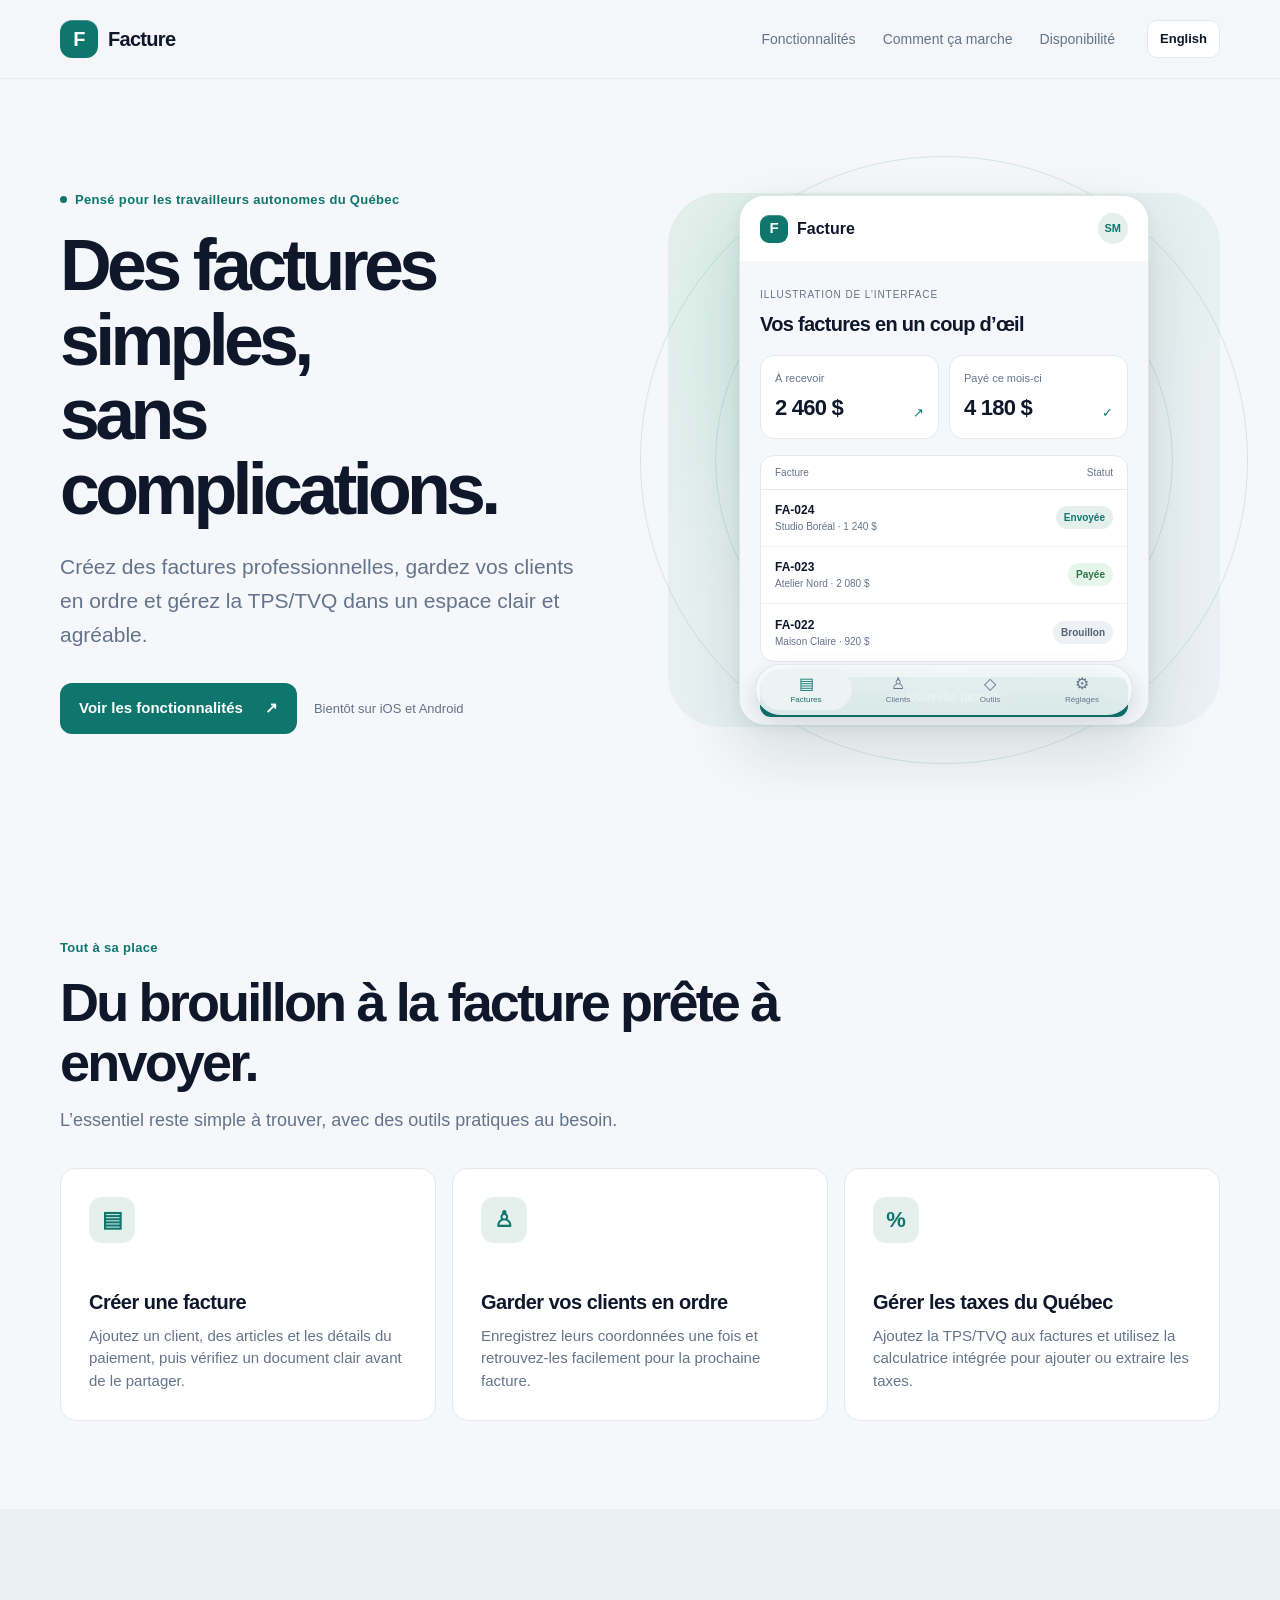
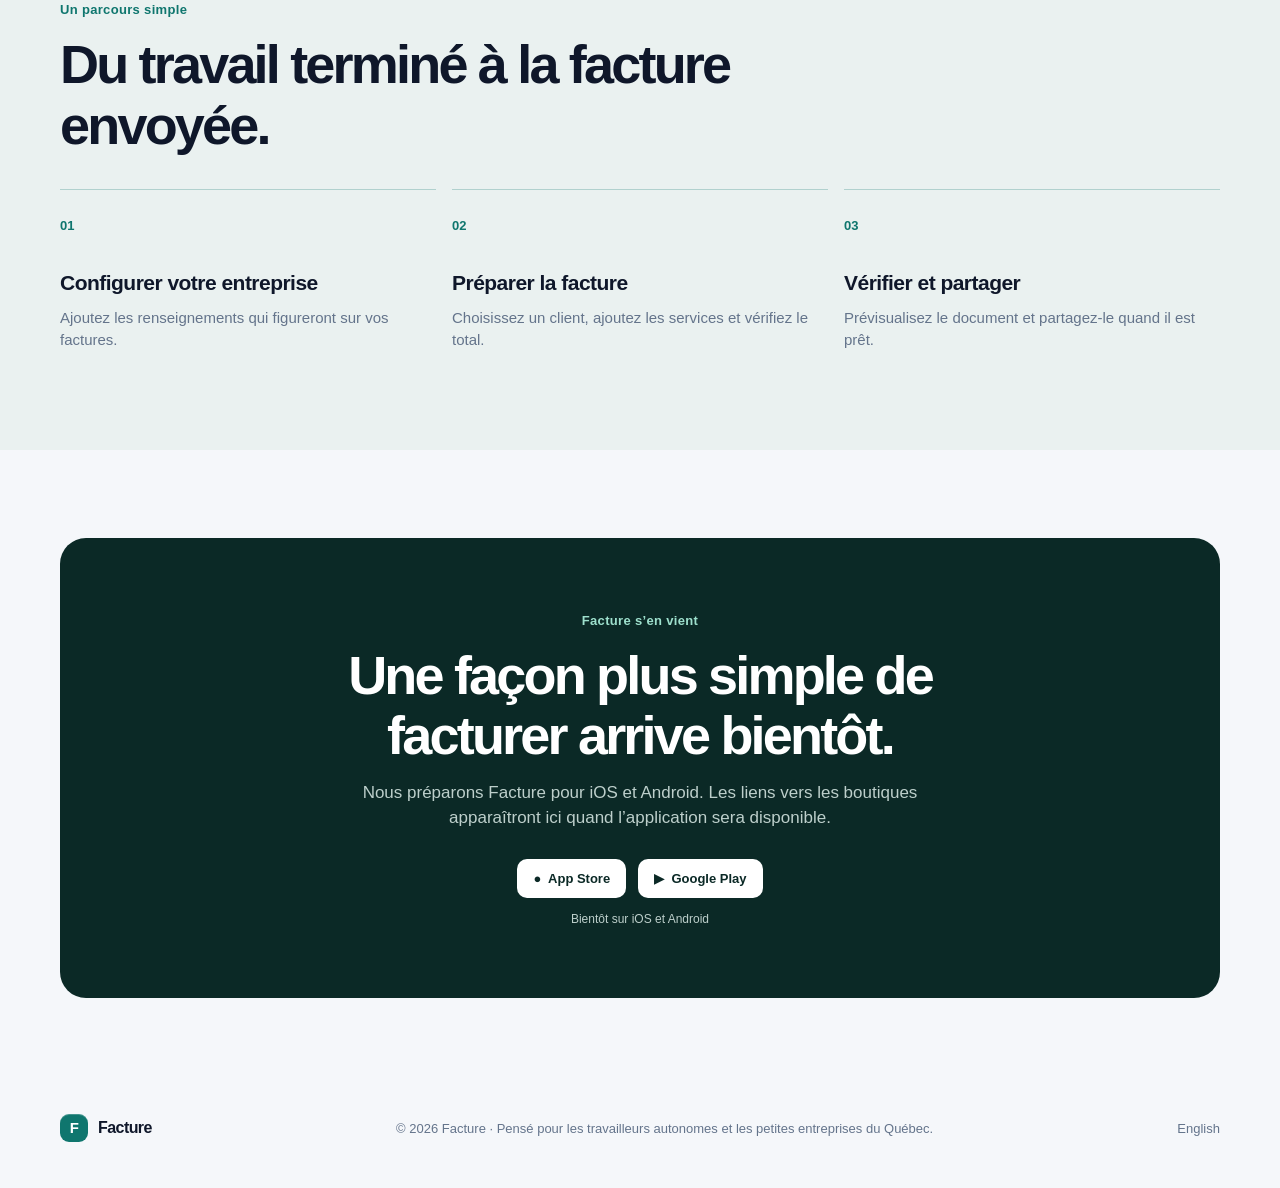
==== fr.html @ e3ed30a2 "Refresh Facture website with Pleximo visual language" ====
<!doctype html>
<html lang="fr">
<head>
  <meta charset="utf-8">
  <meta name="viewport" content="width=device-width, initial-scale=1">
  <meta name="description" content="Créez des factures claires, gérez vos clients et calculez la TPS/TVQ dans une application simple.">
  <meta name="theme-color" content="#f5f7fa">
  <title>Facture — La facturation simple au Québec</title>
  <link rel="alternate" hreflang="en" href="index.html">
  <link rel="icon" type="image/svg+xml" href="favicon.svg">
  <link rel="stylesheet" href="styles.css">
</head>
<body>
  <header class="site-header">
    <nav class="container" aria-label="Navigation principale">
      <a class="brand" href="#top" aria-label="Facture"><span class="brand-mark" aria-hidden="true">F</span><span>Facture</span></a>
      <div class="nav-right">
        <div class="navlinks"><a href="#features">Fonctionnalités</a><a href="#how">Comment ça marche</a><a href="#availability">Disponibilité</a></div>
        <a class="language-switch" href="index.html" lang="en" aria-label="View the site in English">English</a>
      </div>
    </nav>
  </header>
  <main id="top">
    <section class="hero container">
      <div class="hero-copy">
        <span class="eyebrow"><span class="eyebrow-dot"></span>Pensé pour les travailleurs autonomes du Québec</span>
        <h1>Des factures simples,<br>sans complications.</h1>
        <p>Créez des factures professionnelles, gardez vos clients en ordre et gérez la TPS/TVQ dans un espace clair et agréable.</p>
        <div class="hero-actions"><a class="button button-primary" href="#features">Voir les fonctionnalités<span aria-hidden="true">↗</span></a><span class="availability-note">Bientôt sur iOS et Android</span></div>
      </div>
      <div class="hero-visual">
        <div class="app-preview" role="img" aria-label="Illustration de l’interface">
          <div class="preview-top"><span class="preview-logo">F</span><span>Facture</span><span class="preview-avatar" aria-hidden="true">SM</span></div>
          <div class="preview-body">
            <span class="preview-kicker">Illustration de l’interface</span>
            <h2>Vos factures en un coup d’œil</h2>
            <div class="preview-stats"><div><span>À recevoir</span><strong>2 460 $</strong><small>↗</small></div><div><span>Payé ce mois-ci</span><strong>4 180 $</strong><small>✓</small></div></div>
            <div class="preview-list">
              <div class="preview-list-head"><span>Facture</span><span>Statut</span></div>
              <div class="preview-row"><span><b>FA-024</b><small>Studio Boréal · 1 240 $</small></span><i>Envoyée</i></div>
              <div class="preview-row"><span><b>FA-023</b><small>Atelier Nord · 2 080 $</small></span><i class="paid">Payée</i></div>
              <div class="preview-row"><span><b>FA-022</b><small>Maison Claire · 920 $</small></span><i class="draft">Brouillon</i></div>
            </div>
            <div class="preview-add">＋ &nbsp;Nouvelle facture</div>
          </div>
          <div class="preview-tabs" aria-hidden="true"><span class="active">▤<small>Factures</small></span><span>♙<small>Clients</small></span><span>◇<small>Outils</small></span><span>⚙<small>Réglages</small></span></div>
        </div>
        <div class="hero-orbit orbit-one"></div><div class="hero-orbit orbit-two"></div>
      </div>
    </section>
    <section class="section container" id="features">
      <div class="section-head"><span class="eyebrow">Tout à sa place</span><h2>Du brouillon à la facture prête à envoyer.</h2><p>L’essentiel reste simple à trouver, avec des outils pratiques au besoin.</p></div>
      <div class="feature-grid">
        <article class="feature-card"><div class="feature-icon" aria-hidden="true">▤</div><h3>Créer une facture</h3><p>Ajoutez un client, des articles et les détails du paiement, puis vérifiez un document clair avant de le partager.</p></article>
        <article class="feature-card"><div class="feature-icon" aria-hidden="true">♙</div><h3>Garder vos clients en ordre</h3><p>Enregistrez leurs coordonnées une fois et retrouvez-les facilement pour la prochaine facture.</p></article>
        <article class="feature-card"><div class="feature-icon" aria-hidden="true">%</div><h3>Gérer les taxes du Québec</h3><p>Ajoutez la TPS/TVQ aux factures et utilisez la calculatrice intégrée pour ajouter ou extraire les taxes.</p></article>
      </div>
    </section>
    <section class="section workflow-section" id="how"><div class="container"><div class="section-head"><span class="eyebrow">Un parcours simple</span><h2>Du travail terminé à la facture envoyée.</h2></div><div class="steps"><article><span>01</span><h3>Configurer votre entreprise</h3><p>Ajoutez les renseignements qui figureront sur vos factures.</p></article><article><span>02</span><h3>Préparer la facture</h3><p>Choisissez un client, ajoutez les services et vérifiez le total.</p></article><article><span>03</span><h3>Vérifier et partager</h3><p>Prévisualisez le document et partagez-le quand il est prêt.</p></article></div></div></section>
    <section class="section container" id="availability"><div class="closing"><span class="eyebrow">Facture s’en vient</span><h2>Une façon plus simple de facturer arrive bientôt.</h2><p>Nous préparons Facture pour iOS et Android. Les liens vers les boutiques apparaîtront ici quand l’application sera disponible.</p><div class="coming-soon"><span class="platform">● &nbsp;App Store</span><span class="platform">▶ &nbsp;Google Play</span><span>Bientôt sur iOS et Android</span></div></div></section>
  </main>
  <footer class="container"><a class="brand" href="#top"><span class="brand-mark" aria-hidden="true">F</span><span>Facture</span></a><span>© 2026 Facture · Pensé pour les travailleurs autonomes et les petites entreprises du Québec.</span><a href="index.html" lang="en">English</a></footer>
</body>
</html>
---- styles.css ----
:root {
  --bg: #f5f7fa;
  --surface: #fff;
  --text: #0f172a;
  --muted: #64748b;
  --line: #e3e9ec;
  --green: #0f766e;
  --green-dark: #0b5e58;
  --green-soft: #e5f0ec;
  --radius: 16px;
}
* { box-sizing: border-box; }
html { scroll-behavior: smooth; }
body {
  margin: 0;
  background: var(--bg);
  color: var(--text);
  font-family: -apple-system, BlinkMacSystemFont, "SF Pro Display", "SF Pro Text", Inter, "Segoe UI", sans-serif;
  line-height: 1.5;
}
a { color: inherit; text-decoration: none; }
a:focus-visible { outline: 3px solid var(--green); outline-offset: 4px; }
.container { width: min(1160px, calc(100% - 40px)); margin-inline: auto; }
.site-header { border-bottom: 1px solid rgba(15, 23, 42, .06); background: rgba(245, 247, 250, .9); }
nav, .nav-right, .navlinks, .brand { display: flex; align-items: center; }
nav { min-height: 78px; justify-content: space-between; gap: 24px; }
.brand { gap: 10px; font-weight: 750; font-size: 20px; letter-spacing: -.035em; }
.brand-mark, .preview-logo {
  display: grid; place-items: center; color: white; background: var(--green);
  border-radius: 12px; width: 38px; height: 38px; font-size: 20px; font-weight: 800;
  box-shadow: inset 0 1px 0 rgba(255,255,255,.22);
}
.nav-right { gap: 32px; }
.navlinks { gap: 27px; color: var(--muted); font-size: 14px; }
.navlinks a:hover, .language-switch:hover, footer a:hover { color: var(--green); }
.language-switch { border: 1px solid var(--line); background: #fff; padding: 8px 12px; border-radius: 10px; font-size: 13px; font-weight: 650; }
.hero {
  display: grid; grid-template-columns: 1fr 1fr; gap: 56px; align-items: center;
  min-height: 690px; padding-block: 84px 90px;
}
.eyebrow {
  display: inline-flex; align-items: center; gap: 8px;
  color: var(--green); font-size: 13px; font-weight: 700;
  letter-spacing: .025em;
}
.eyebrow-dot { width: 7px; height: 7px; border-radius: 50%; background: var(--green); }
h1, h2, h3, p { margin-top: 0; }
h1 { font-size: clamp(50px, 5.6vw, 76px); line-height: 1.04; letter-spacing: -.065em; max-width: 650px; margin: 18px 0 24px; }
.hero-copy > p { color: var(--muted); font-size: clamp(18px, 2vw, 21px); line-height: 1.6; max-width: 530px; margin-bottom: 32px; }
.hero-actions { display: flex; align-items: center; flex-wrap: wrap; gap: 17px; }
.button { display: inline-flex; align-items: center; justify-content: center; gap: 22px; padding: 14px 19px; border-radius: 12px; font-size: 15px; font-weight: 700; transition: transform .2s, background .2s; }
.button:hover { transform: translateY(-2px); }
.button-primary { background: var(--green); color: white; }
.button-primary:hover { background: var(--green-dark); }
.availability-note { font-size: 13px; color: var(--muted); }
.hero-visual { min-width: 0; position: relative; display: grid; place-items: center; padding: 32px; }
.hero-visual::before {
  content: ""; position: absolute; inset: 5% 0; z-index: 0; border-radius: 52px;
  background: radial-gradient(circle at 35% 30%, #d3ece4, transparent 55%), linear-gradient(145deg, #e5f0ec, #eaf0f6);
}
.hero-orbit { position: absolute; border: 1px solid rgba(15,118,110,.14); border-radius: 50%; pointer-events: none; }
.orbit-one { width: 110%; aspect-ratio: 1; }
.orbit-two { width: 83%; aspect-ratio: 1; }
.app-preview {
  position: relative; z-index: 1; width: min(100%, 410px); height: 530px;
  border: 1px solid #dce7e5; border-radius: 26px; overflow: hidden; background: #f5f7fa;
  box-shadow: 0 26px 65px rgba(15, 55, 52, .14), 0 4px 14px rgba(15, 55, 52, .06);
}
.preview-top { height: 65px; display: flex; align-items: center; gap: 9px; padding: 0 20px; font-weight: 750; background: #fff; }
.preview-logo { width: 28px; height: 28px; font-size: 15px; border-radius: 9px; }
.preview-avatar { margin-left: auto; background: var(--green-soft); border-radius: 50%; padding: 7px; color: var(--green); font-size: 11px; }
.preview-body { padding: 20px; }
.preview-kicker { text-transform: uppercase; color: var(--muted); font-size: 10px; letter-spacing: .09em; }
.preview-body h2 { font-size: 20px; letter-spacing: -.035em; margin: 4px 0 16px; }
.preview-stats { display: grid; grid-template-columns: 1fr 1fr; gap: 10px; }
.preview-stats > div { display: flex; flex-direction: column; position: relative; background: #fff; padding: 14px; border: 1px solid var(--line); border-radius: 14px; }
.preview-stats span { font-size: 11px; color: var(--muted); }
.preview-stats strong { font-size: 22px; letter-spacing: -.035em; margin-top: 4px; }
.preview-stats small { position: absolute; right: 14px; bottom: 15px; color: var(--green); }
.preview-list { margin-top: 16px; border-radius: 14px; border: 1px solid var(--line); background: #fff; overflow: hidden; }
.preview-list-head, .preview-row { display: flex; align-items: center; justify-content: space-between; padding: 9px 14px; }
.preview-list-head { color: var(--muted); font-size: 10px; border-bottom: 1px solid var(--line); }
.preview-row { border-bottom: 1px solid #f0f3f4; min-height: 57px; }
.preview-row:last-child { border-bottom: 0; }
.preview-row span { display: grid; }
.preview-row b { font-size: 12px; }
.preview-row small { font-size: 10px; color: var(--muted); }
.preview-row i { font-size: 10px; font-style: normal; font-weight: 650; padding: 4px 8px; color: var(--green); background: var(--green-soft); border-radius: 20px; }
.preview-row i.paid { background: #e7f6eb; color: #287548; }
.preview-row i.draft { background: #edf0f4; color: #526174; }
.preview-add { text-align: center; background: var(--green); color: #fff; border-radius: 11px; padding: 11px; font-size: 12px; font-weight: 700; margin-top: 15px; }
.preview-tabs {
  position: absolute; bottom: 9px; left: 15px; right: 15px; height: 51px;
  display: flex; align-items: center; padding: 4px; border-radius: 30px;
  background: rgba(255,255,255,.84); backdrop-filter: blur(20px); border: 1px solid #e3e9ec;
  box-shadow: 0 10px 25px rgba(15,23,42,.14);
}
.preview-tabs > span { flex: 1; height: 100%; display: grid; align-content: center; justify-items: center; font-size: 16px; color: #64748b; line-height: 1; }
.preview-tabs .active { background: #edf2f2; border-radius: 26px; color: var(--green); }
.preview-tabs small { font-size: 8px; margin-top: 4px; }
.section { padding-block: 88px; scroll-margin-top: 30px; }
.section-head { max-width: 760px; margin-bottom: 34px; }
.section-head h2, .closing h2 { font-size: clamp(35px, 4.5vw, 54px); line-height: 1.12; letter-spacing: -.052em; margin: 13px 0 14px; }
.section-head p { color: var(--muted); font-size: 18px; max-width: 610px; }
.feature-grid { display: grid; grid-template-columns: repeat(3, 1fr); gap: 16px; }
.feature-card { background: #fff; border: 1px solid var(--line); border-radius: var(--radius); padding: 28px; min-height: 250px; }
.feature-icon { display: grid; place-items: center; width: 46px; height: 46px; color: var(--green); background: var(--green-soft); border-radius: 13px; font-size: 22px; font-weight: 700; margin-bottom: 44px; }
.feature-card h3 { font-size: 20px; letter-spacing: -.025em; margin-bottom: 8px; }
.feature-card p, .steps p { color: var(--muted); margin-bottom: 0; font-size: 15px; }
.workflow-section { background: #eaf1f0; }
.steps { display: grid; grid-template-columns: repeat(3, 1fr); gap: 16px; }
.steps article { border-top: 1px solid rgba(15,118,110,.26); padding: 23px 12px 10px 0; }
.steps span { color: var(--green); font-weight: 750; font-size: 13px; }
.steps h3 { font-size: 21px; letter-spacing: -.025em; margin: 30px 0 8px; }
.closing { background: #0b2926; color: white; text-align: center; border-radius: 26px; padding: 70px 28px; }
.closing .eyebrow { color: #9ee0cd; }
.closing h2 { max-width: 700px; margin-inline: auto; }
.closing p { color: #bdcfcb; max-width: 570px; margin: 0 auto 28px; font-size: 17px; }
.coming-soon { display: flex; align-items: center; justify-content: center; flex-wrap: wrap; gap: 12px; }
.platform { background: #fff; color: #0b2926; border-radius: 10px; padding: 10px 16px; font-weight: 700; font-size: 13px; }
.coming-soon > span:last-child { flex-basis: 100%; font-size: 12px; color: #bdcfcb; }
footer { display: flex; align-items: center; justify-content: space-between; gap: 16px; padding-block: 28px 46px; color: var(--muted); font-size: 13px; }
footer .brand { color: var(--text); font-size: 16px; }
footer .brand-mark { width: 28px; height: 28px; border-radius: 9px; font-size: 15px; }
@media (max-width: 900px) {
  .hero { grid-template-columns: 1fr; text-align: center; padding-top: 70px; gap: 40px; }
  .hero-copy > p { margin-inline: auto; }
  .hero-actions { justify-content: center; }
  .hero-visual { max-width: 600px; width: 100%; margin-inline: auto; }
  .feature-grid { grid-template-columns: 1fr; }
  .feature-card { min-height: 0; }
  .feature-icon { margin-bottom: 25px; }
}
@media (max-width: 620px) {
  .container { width: min(100% - 32px, 1160px); }
  nav { min-height: 66px; }
  .navlinks { display: none; }
  .nav-right { gap: 0; }
  .brand { font-size: 18px; }
  .hero { padding-block: 56px; }
  h1 { font-size: clamp(43px, 10vw, 58px); }
  .hero-visual { padding: 18px; }
  .app-preview { height: 510px; }
  .section { padding-block: 66px; }
  .steps { grid-template-columns: 1fr; gap: 12px; }
  .steps article { padding: 20px 0; }
  .steps h3 { margin-top: 15px; }
  .closing { padding: 54px 22px; }
  footer { flex-wrap: wrap; }
  footer > span { order: 3; width: 100%; }
}
@media (prefers-reduced-motion: reduce) {
  html { scroll-behavior: auto; }
  .button { transition: none; }
}
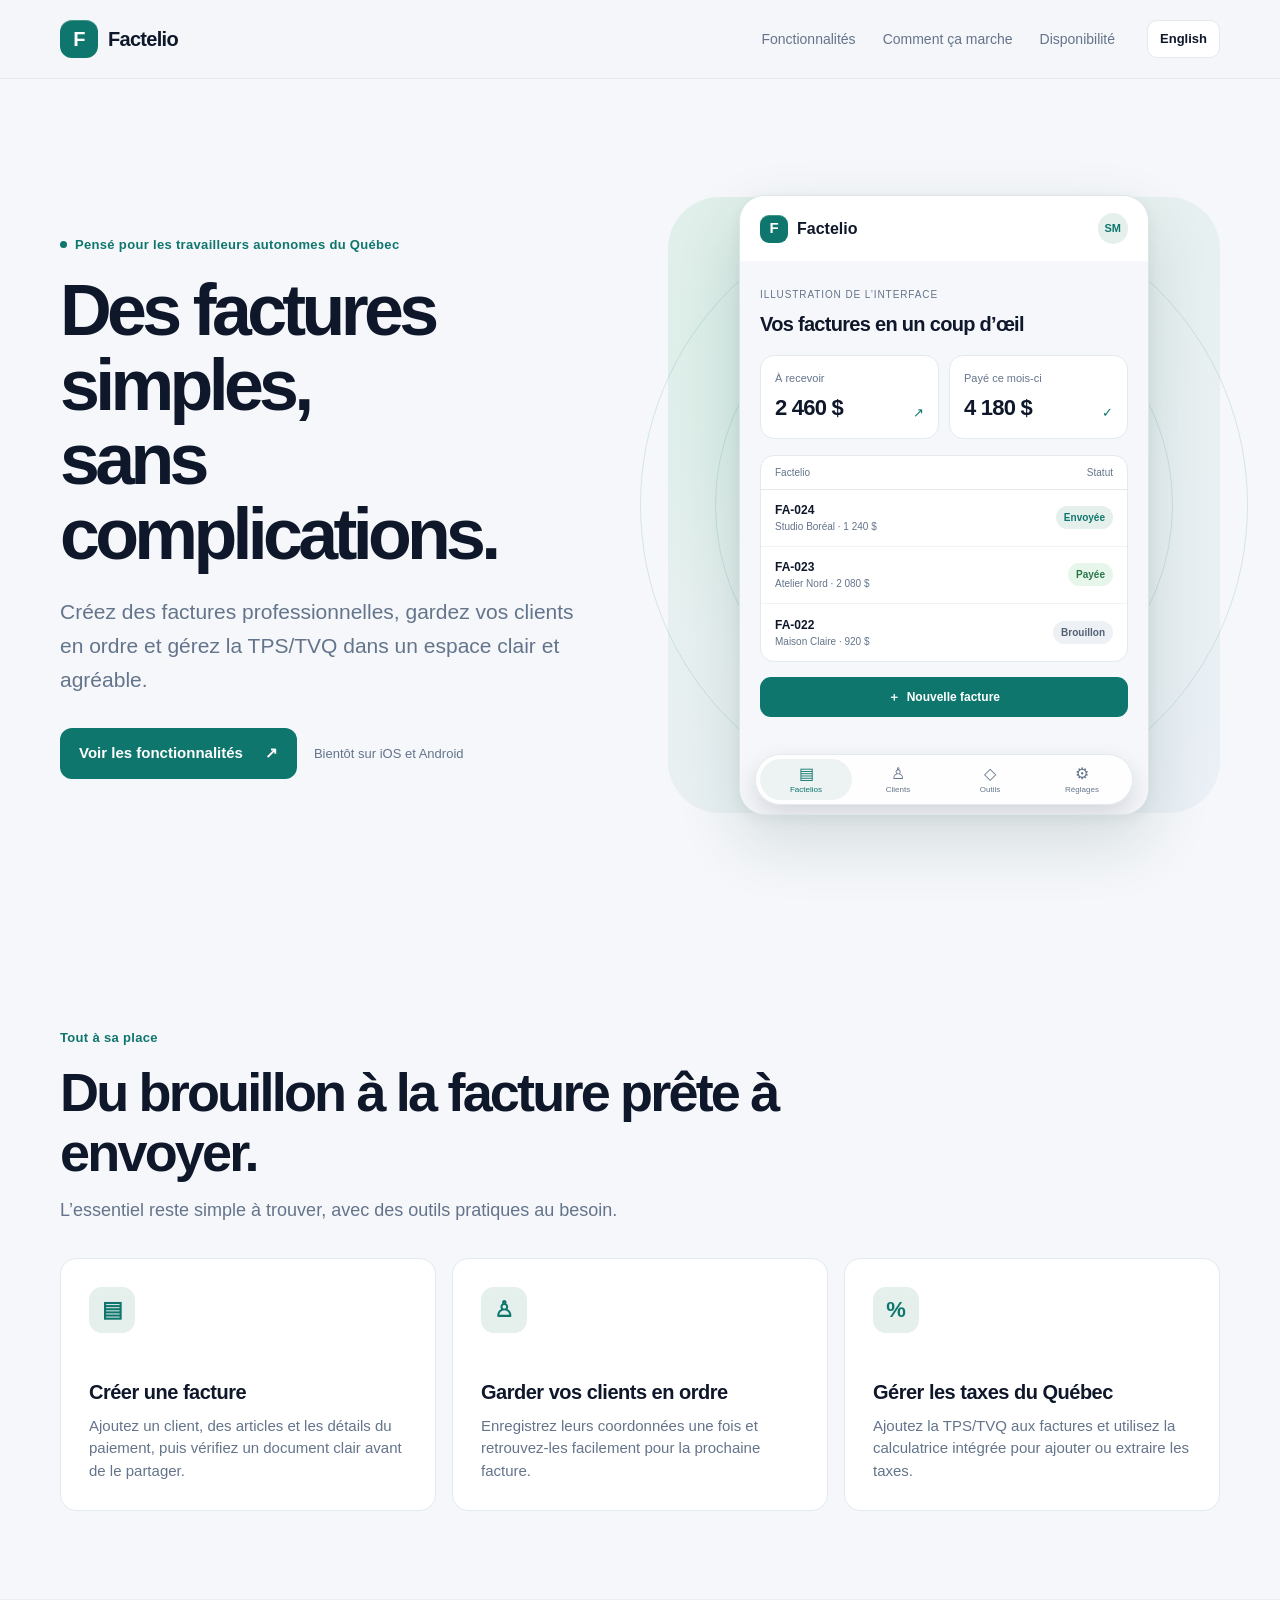
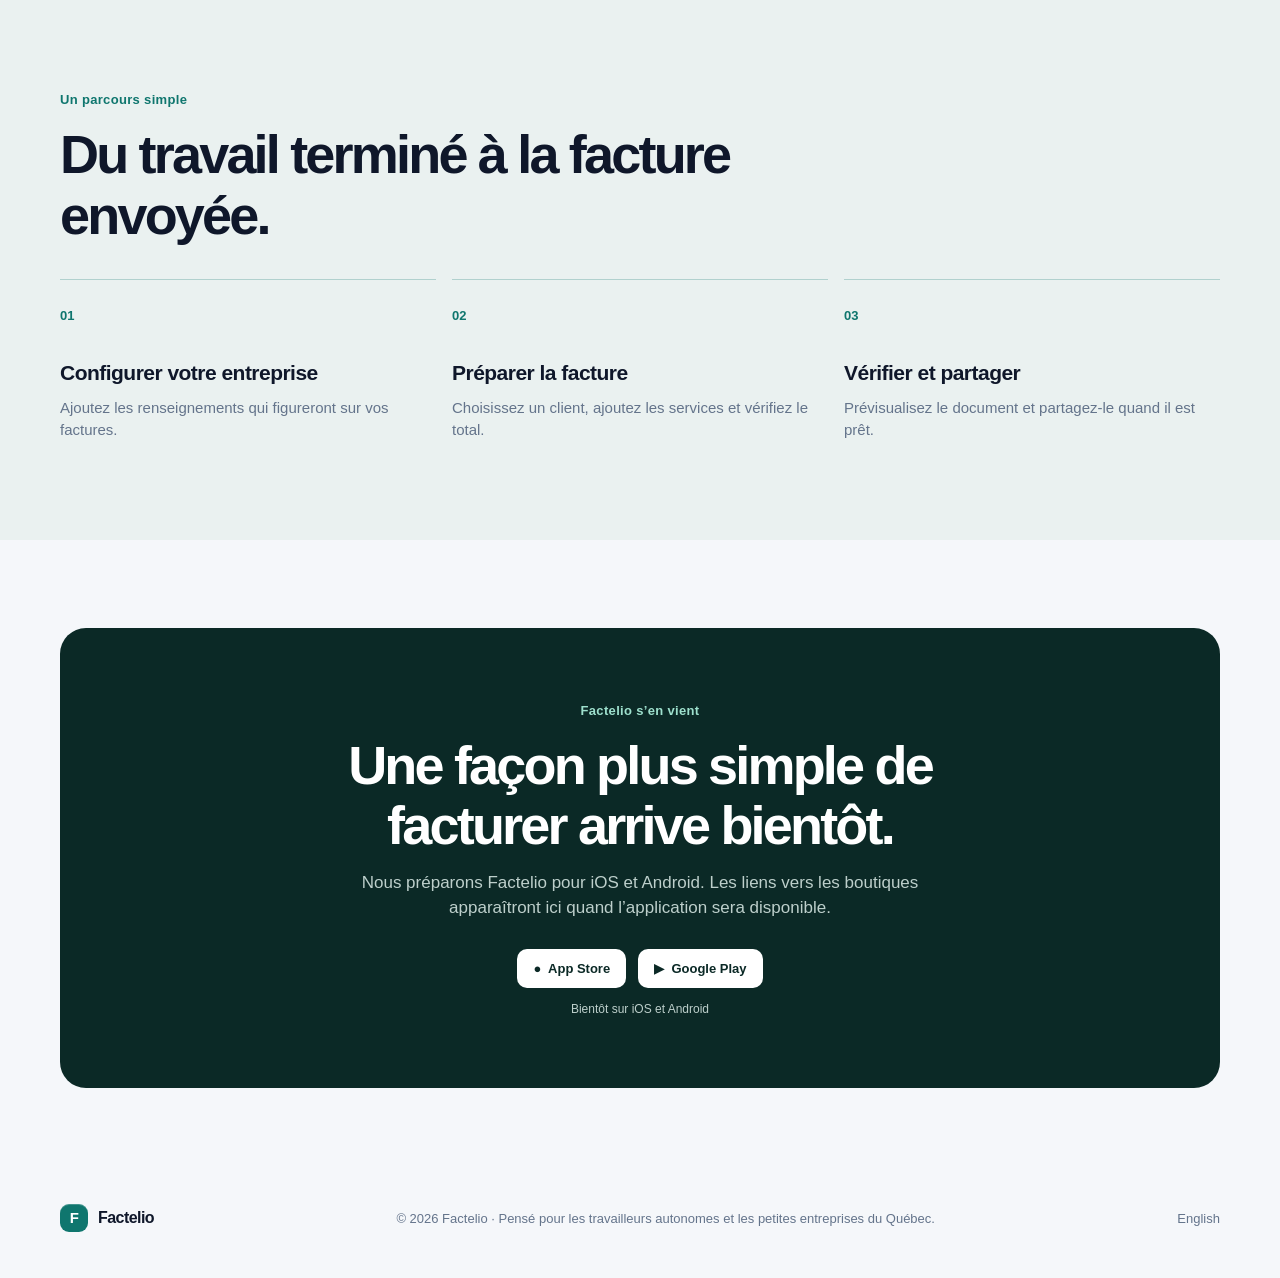
==== commit 6749de1c: "Rename website branding to Factelio" ====
--- a/fr.html
+++ b/fr.html
@@ -5,7 +5,7 @@
   <meta name="viewport" content="width=device-width, initial-scale=1">
   <meta name="description" content="Créez des factures claires, gérez vos clients et calculez la TPS/TVQ dans une application simple.">
   <meta name="theme-color" content="#f5f7fa">
-  <title>Facture — La facturation simple au Québec</title>
+  <title>Factelio — La facturation simple au Québec</title>
   <link rel="alternate" hreflang="en" href="index.html">
   <link rel="icon" type="image/svg+xml" href="favicon.svg">
   <link rel="stylesheet" href="styles.css">
@@ -13,7 +13,7 @@
 <body>
   <header class="site-header">
     <nav class="container" aria-label="Navigation principale">
-      <a class="brand" href="#top" aria-label="Facture"><span class="brand-mark" aria-hidden="true">F</span><span>Facture</span></a>
+      <a class="brand" href="#top" aria-label="Factelio"><span class="brand-mark" aria-hidden="true">F</span><span>Factelio</span></a>
       <div class="nav-right">
         <div class="navlinks"><a href="#features">Fonctionnalités</a><a href="#how">Comment ça marche</a><a href="#availability">Disponibilité</a></div>
         <a class="language-switch" href="index.html" lang="en" aria-label="View the site in English">English</a>
@@ -30,20 +30,20 @@
       </div>
       <div class="hero-visual">
         <div class="app-preview" role="img" aria-label="Illustration de l’interface">
-          <div class="preview-top"><span class="preview-logo">F</span><span>Facture</span><span class="preview-avatar" aria-hidden="true">SM</span></div>
+          <div class="preview-top"><span class="preview-logo">F</span><span>Factelio</span><span class="preview-avatar" aria-hidden="true">SM</span></div>
           <div class="preview-body">
             <span class="preview-kicker">Illustration de l’interface</span>
             <h2>Vos factures en un coup d’œil</h2>
             <div class="preview-stats"><div><span>À recevoir</span><strong>2 460 $</strong><small>↗</small></div><div><span>Payé ce mois-ci</span><strong>4 180 $</strong><small>✓</small></div></div>
             <div class="preview-list">
-              <div class="preview-list-head"><span>Facture</span><span>Statut</span></div>
+              <div class="preview-list-head"><span>Factelio</span><span>Statut</span></div>
               <div class="preview-row"><span><b>FA-024</b><small>Studio Boréal · 1 240 $</small></span><i>Envoyée</i></div>
               <div class="preview-row"><span><b>FA-023</b><small>Atelier Nord · 2 080 $</small></span><i class="paid">Payée</i></div>
               <div class="preview-row"><span><b>FA-022</b><small>Maison Claire · 920 $</small></span><i class="draft">Brouillon</i></div>
             </div>
             <div class="preview-add">＋ &nbsp;Nouvelle facture</div>
           </div>
-          <div class="preview-tabs" aria-hidden="true"><span class="active">▤<small>Factures</small></span><span>♙<small>Clients</small></span><span>◇<small>Outils</small></span><span>⚙<small>Réglages</small></span></div>
+          <div class="preview-tabs" aria-hidden="true"><span class="active">▤<small>Factelios</small></span><span>♙<small>Clients</small></span><span>◇<small>Outils</small></span><span>⚙<small>Réglages</small></span></div>
         </div>
         <div class="hero-orbit orbit-one"></div><div class="hero-orbit orbit-two"></div>
       </div>
@@ -57,8 +57,8 @@
       </div>
     </section>
     <section class="section workflow-section" id="how"><div class="container"><div class="section-head"><span class="eyebrow">Un parcours simple</span><h2>Du travail terminé à la facture envoyée.</h2></div><div class="steps"><article><span>01</span><h3>Configurer votre entreprise</h3><p>Ajoutez les renseignements qui figureront sur vos factures.</p></article><article><span>02</span><h3>Préparer la facture</h3><p>Choisissez un client, ajoutez les services et vérifiez le total.</p></article><article><span>03</span><h3>Vérifier et partager</h3><p>Prévisualisez le document et partagez-le quand il est prêt.</p></article></div></div></section>
-    <section class="section container" id="availability"><div class="closing"><span class="eyebrow">Facture s’en vient</span><h2>Une façon plus simple de facturer arrive bientôt.</h2><p>Nous préparons Facture pour iOS et Android. Les liens vers les boutiques apparaîtront ici quand l’application sera disponible.</p><div class="coming-soon"><span class="platform">● &nbsp;App Store</span><span class="platform">▶ &nbsp;Google Play</span><span>Bientôt sur iOS et Android</span></div></div></section>
+    <section class="section container" id="availability"><div class="closing"><span class="eyebrow">Factelio s’en vient</span><h2>Une façon plus simple de facturer arrive bientôt.</h2><p>Nous préparons Factelio pour iOS et Android. Les liens vers les boutiques apparaîtront ici quand l’application sera disponible.</p><div class="coming-soon"><span class="platform">● &nbsp;App Store</span><span class="platform">▶ &nbsp;Google Play</span><span>Bientôt sur iOS et Android</span></div></div></section>
   </main>
-  <footer class="container"><a class="brand" href="#top"><span class="brand-mark" aria-hidden="true">F</span><span>Facture</span></a><span>© 2026 Facture · Pensé pour les travailleurs autonomes et les petites entreprises du Québec.</span><a href="index.html" lang="en">English</a></footer>
+  <footer class="container"><a class="brand" href="#top"><span class="brand-mark" aria-hidden="true">F</span><span>Factelio</span></a><span>© 2026 Factelio · Pensé pour les travailleurs autonomes et les petites entreprises du Québec.</span><a href="index.html" lang="en">English</a></footer>
 </body>
 </html>
--- a/styles.css
+++ b/styles.css
@@ -62,7 +62,7 @@
 .orbit-one { width: 110%; aspect-ratio: 1; }
 .orbit-two { width: 83%; aspect-ratio: 1; }
 .app-preview {
-  position: relative; z-index: 1; width: min(100%, 410px); height: 530px;
+  position: relative; z-index: 1; width: min(100%, 410px); height: 620px;
   border: 1px solid #dce7e5; border-radius: 26px; overflow: hidden; background: #f5f7fa;
   box-shadow: 0 26px 65px rgba(15, 55, 52, .14), 0 4px 14px rgba(15, 55, 52, .06);
 }
@@ -140,7 +140,7 @@
   .hero { padding-block: 56px; }
   h1 { font-size: clamp(43px, 10vw, 58px); }
   .hero-visual { padding: 18px; }
-  .app-preview { height: 510px; }
+  .app-preview { height: 600px; }
   .section { padding-block: 66px; }
   .steps { grid-template-columns: 1fr; gap: 12px; }
   .steps article { padding: 20px 0; }
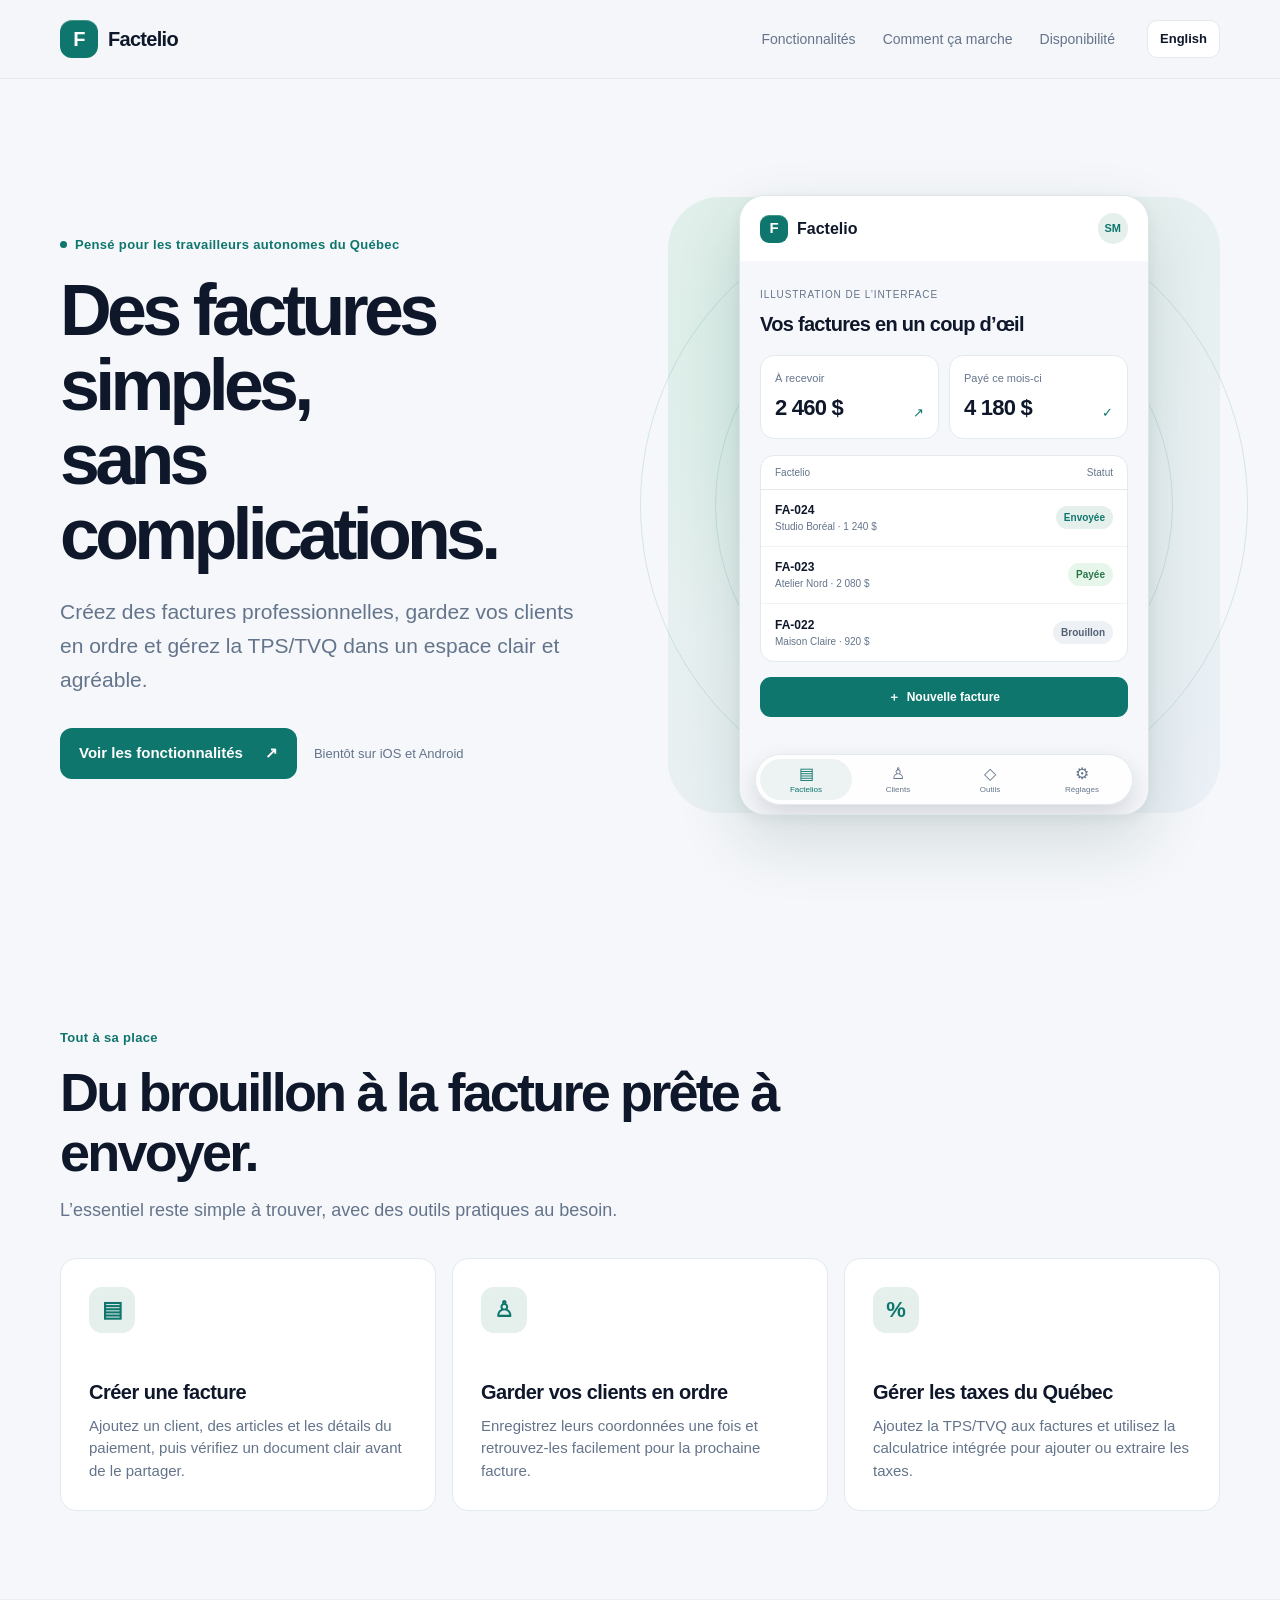
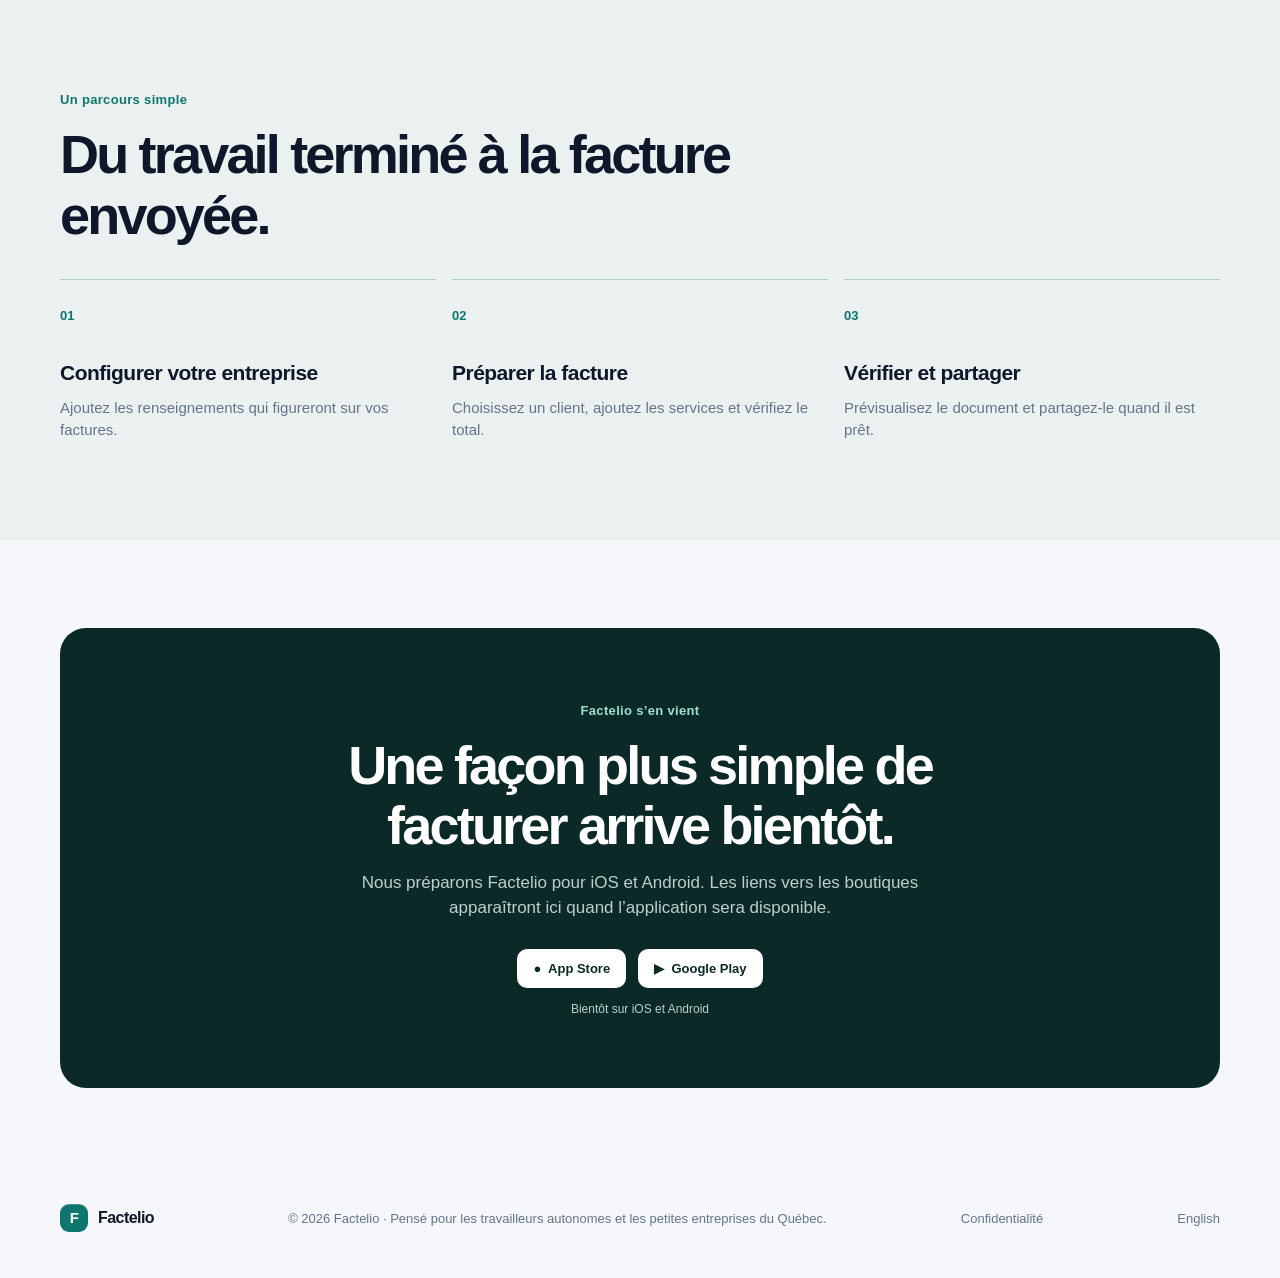
==== commit ba7f2d40: "Add bilingual Factelio privacy pages and footer links" ====
--- a/fr.html
+++ b/fr.html
@@ -59,6 +59,6 @@
     <section class="section workflow-section" id="how"><div class="container"><div class="section-head"><span class="eyebrow">Un parcours simple</span><h2>Du travail terminé à la facture envoyée.</h2></div><div class="steps"><article><span>01</span><h3>Configurer votre entreprise</h3><p>Ajoutez les renseignements qui figureront sur vos factures.</p></article><article><span>02</span><h3>Préparer la facture</h3><p>Choisissez un client, ajoutez les services et vérifiez le total.</p></article><article><span>03</span><h3>Vérifier et partager</h3><p>Prévisualisez le document et partagez-le quand il est prêt.</p></article></div></div></section>
     <section class="section container" id="availability"><div class="closing"><span class="eyebrow">Factelio s’en vient</span><h2>Une façon plus simple de facturer arrive bientôt.</h2><p>Nous préparons Factelio pour iOS et Android. Les liens vers les boutiques apparaîtront ici quand l’application sera disponible.</p><div class="coming-soon"><span class="platform">● &nbsp;App Store</span><span class="platform">▶ &nbsp;Google Play</span><span>Bientôt sur iOS et Android</span></div></div></section>
   </main>
-  <footer class="container"><a class="brand" href="#top"><span class="brand-mark" aria-hidden="true">F</span><span>Factelio</span></a><span>© 2026 Factelio · Pensé pour les travailleurs autonomes et les petites entreprises du Québec.</span><a href="index.html" lang="en">English</a></footer>
+  <footer class="container"><a class="brand" href="#top"><span class="brand-mark" aria-hidden="true">F</span><span>Factelio</span></a><span>© 2026 Factelio · Pensé pour les travailleurs autonomes et les petites entreprises du Québec.</span><a href="privacy-fr.html">Confidentialité</a><a href="index.html" lang="en">English</a></footer>
 </body>
 </html>
--- a/styles.css
+++ b/styles.css
@@ -153,3 +153,9 @@
   html { scroll-behavior: auto; }
   .button { transition: none; }
 }
+
+.policy { max-width: 800px; padding-block: 84px 100px; }
+.policy h1 { font-size: clamp(42px, 6vw, 68px); margin-bottom: 8px; }
+.policy h2 { font-size: 24px; letter-spacing: -.03em; margin: 36px 0 10px; }
+.policy p { color: var(--muted); font-size: 17px; line-height: 1.7; }
+.policy-date { font-size: 13px !important; margin-bottom: 30px; }
